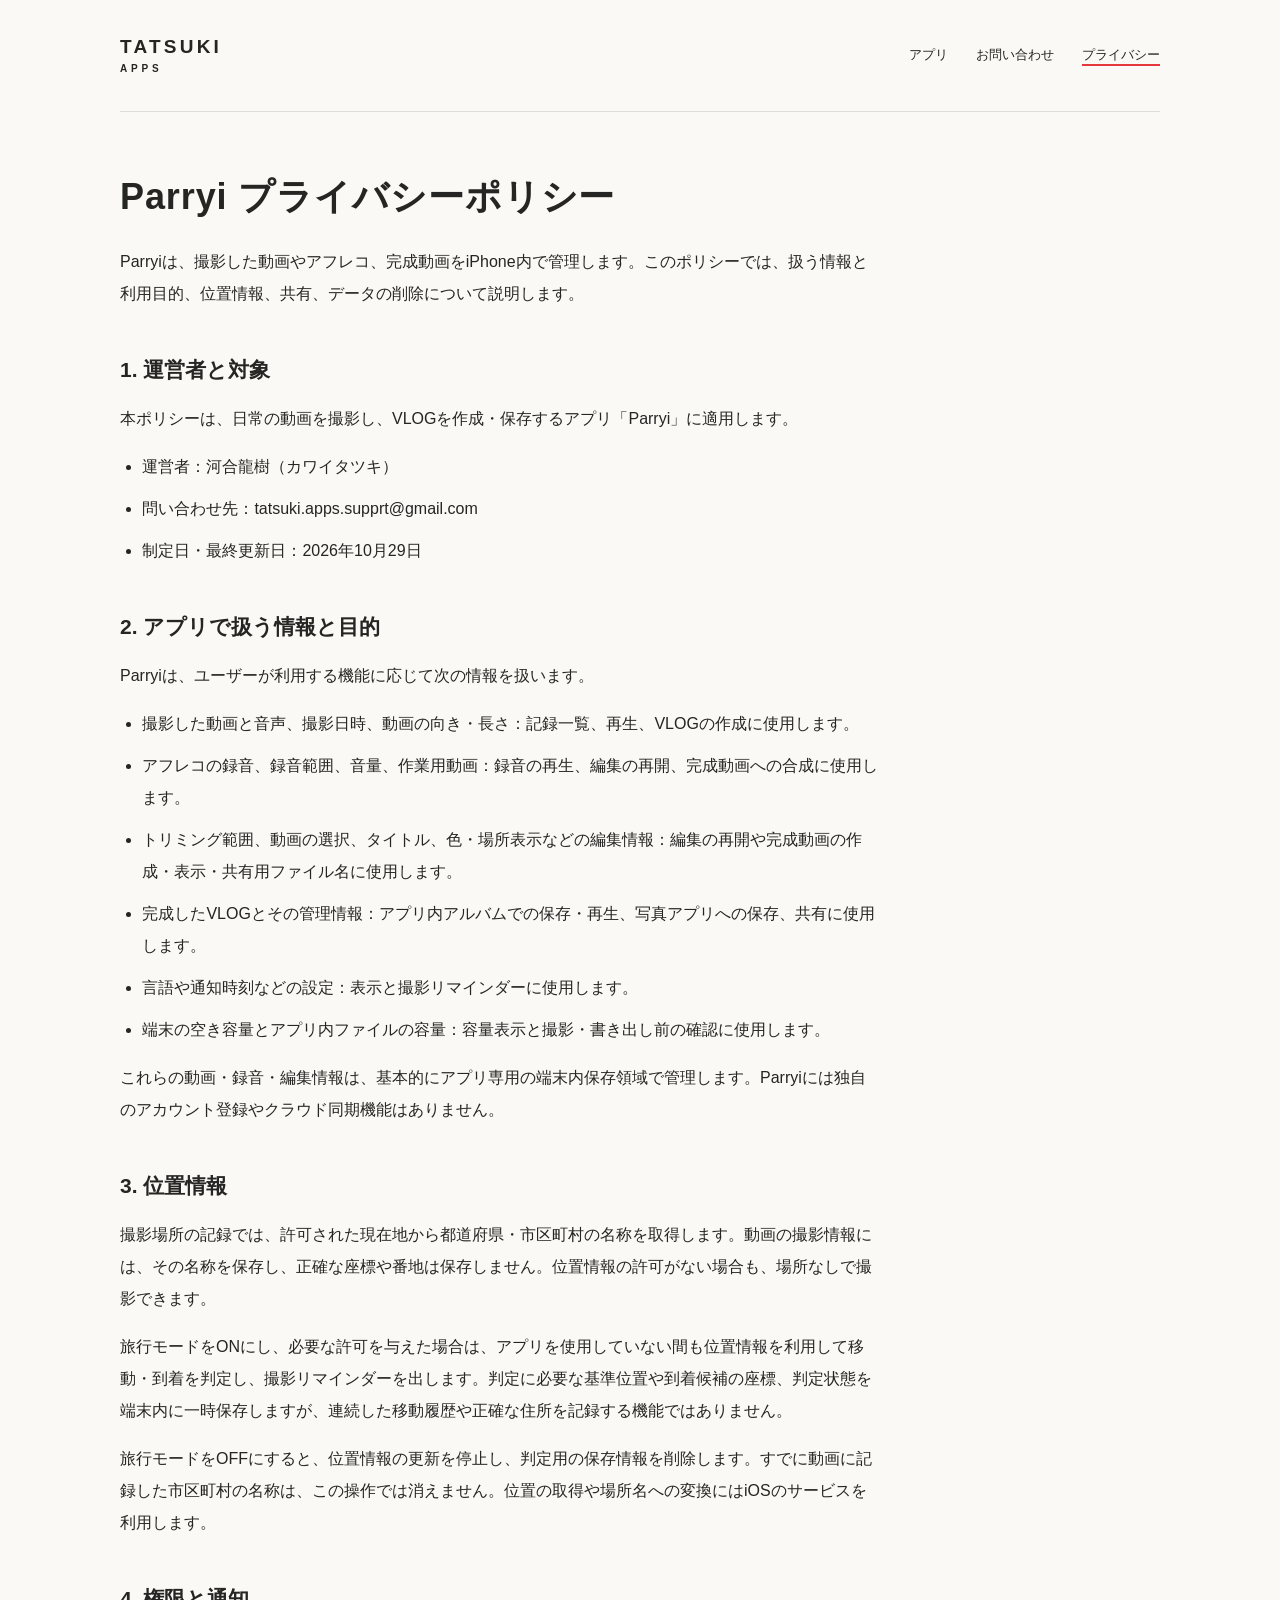
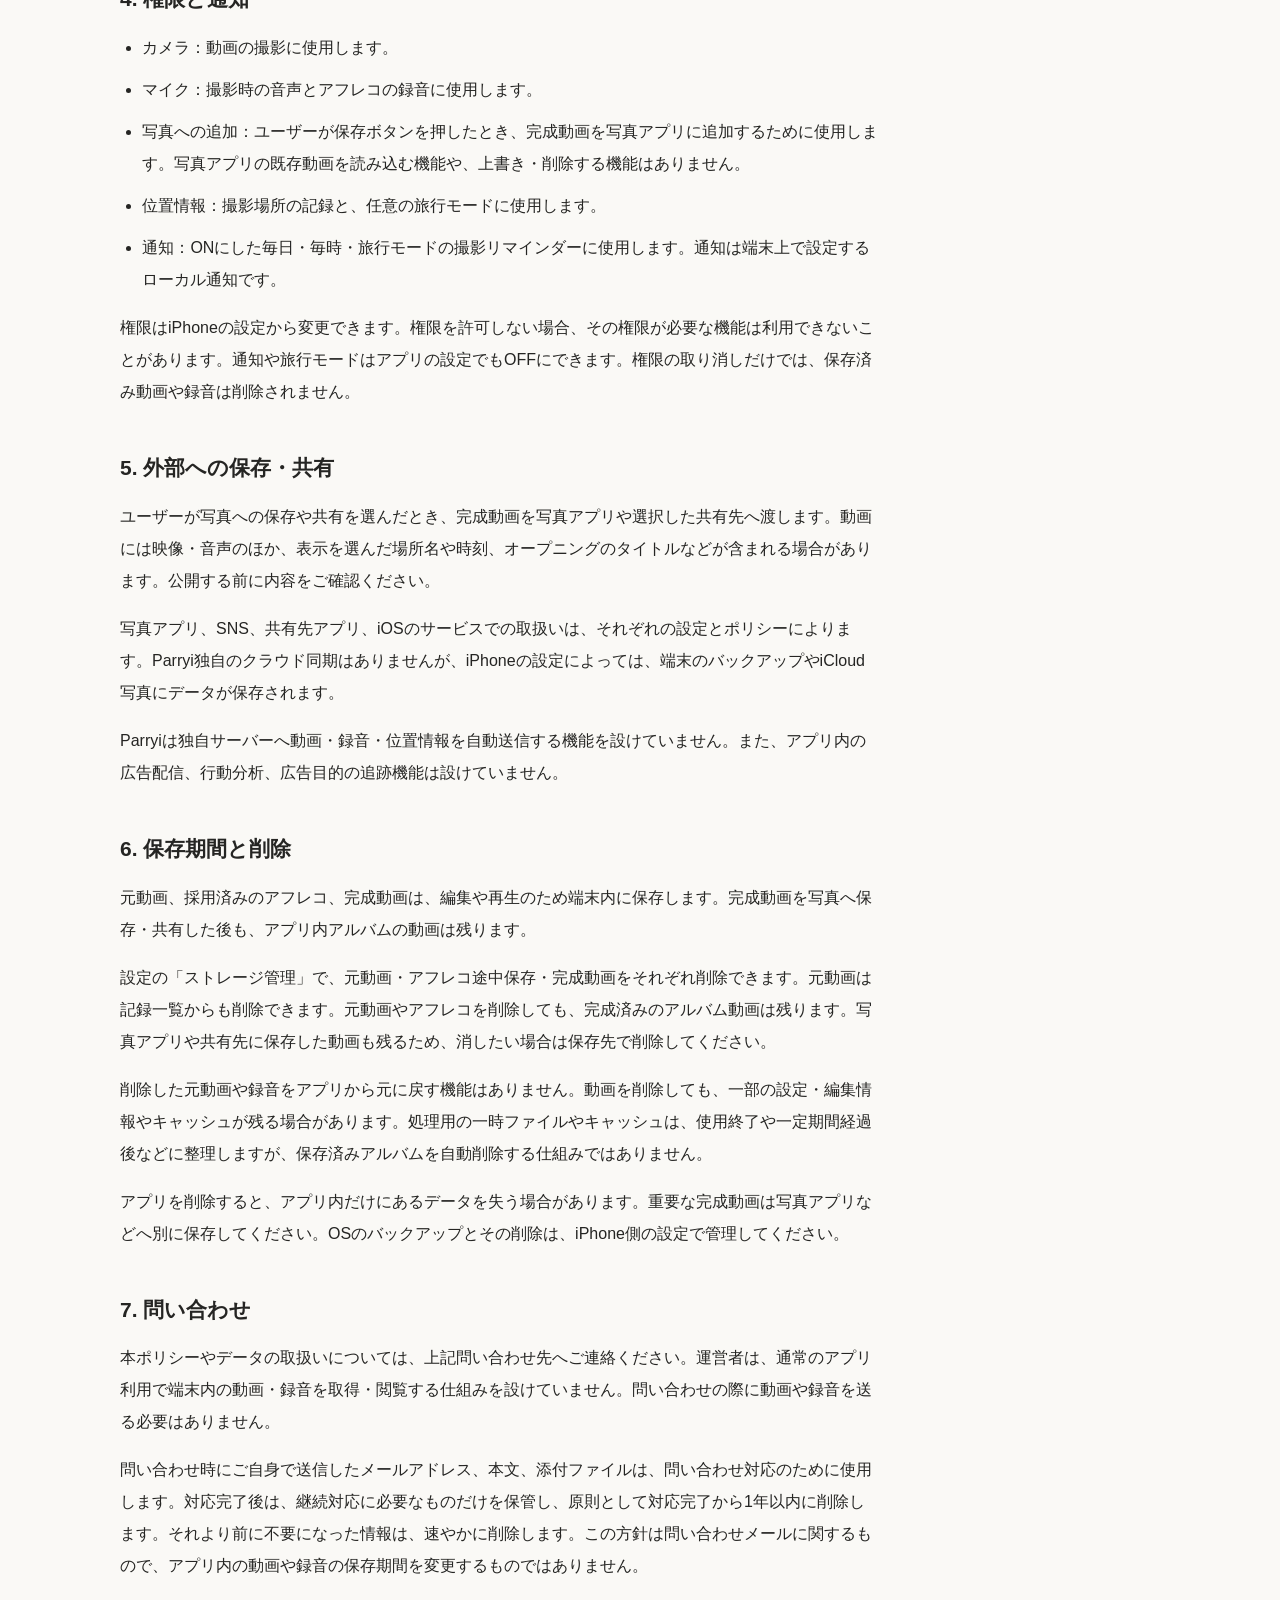
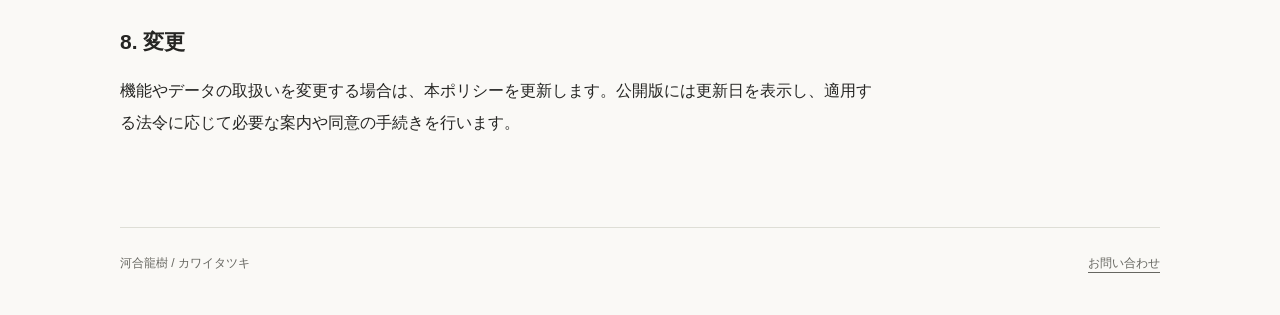
==== privacy.html @ 08423b34 "Publish approved app information, support and privacy pages" ====
<!doctype html>
<html lang="ja">
<head>
  <meta charset="utf-8">
  <meta name="viewport" content="width=device-width, initial-scale=1">
  <meta name="robots" content="noindex, nofollow">
  <meta name="description" content="河合龍樹が開発するアプリの案内・お問い合わせ・プライバシーポリシー。">
  <title>プライバシーポリシー | Tatsuki Apps</title>
  <link rel="stylesheet" href="./styles.css">
</head>
<body>
  <a class="skip" href="#main">本文へ移動</a>
  <header class="header">
    <a class="brand" href="./index.html">TATSUKI<span>APPS</span></a>
    <nav aria-label="メインメニュー"><a href="./index.html">アプリ</a><a href="./support.html">お問い合わせ</a><a href="./privacy.html" aria-current="page">プライバシー</a></nav>
  </header>
  <main id="main" tabindex="-1"><article class="policy"><h1>Parryi プライバシーポリシー</h1>
<p>Parryiは、撮影した動画やアフレコ、完成動画をiPhone内で管理します。このポリシーでは、扱う情報と利用目的、位置情報、共有、データの削除について説明します。</p>
<h2>1. 運営者と対象</h2>
<p>本ポリシーは、日常の動画を撮影し、VLOGを作成・保存するアプリ「Parryi」に適用します。</p>
<ul><li>運営者：河合龍樹（カワイタツキ）</li><li>問い合わせ先：tatsuki.apps.supprt@gmail.com</li><li>制定日・最終更新日：2026年10月29日</li></ul>
<h2>2. アプリで扱う情報と目的</h2>
<p>Parryiは、ユーザーが利用する機能に応じて次の情報を扱います。</p>
<ul><li>撮影した動画と音声、撮影日時、動画の向き・長さ：記録一覧、再生、VLOGの作成に使用します。</li><li>アフレコの録音、録音範囲、音量、作業用動画：録音の再生、編集の再開、完成動画への合成に使用します。</li><li>トリミング範囲、動画の選択、タイトル、色・場所表示などの編集情報：編集の再開や完成動画の作成・表示・共有用ファイル名に使用します。</li><li>完成したVLOGとその管理情報：アプリ内アルバムでの保存・再生、写真アプリへの保存、共有に使用します。</li><li>言語や通知時刻などの設定：表示と撮影リマインダーに使用します。</li><li>端末の空き容量とアプリ内ファイルの容量：容量表示と撮影・書き出し前の確認に使用します。</li></ul>
<p>これらの動画・録音・編集情報は、基本的にアプリ専用の端末内保存領域で管理します。Parryiには独自のアカウント登録やクラウド同期機能はありません。</p>
<h2>3. 位置情報</h2>
<p>撮影場所の記録では、許可された現在地から都道府県・市区町村の名称を取得します。動画の撮影情報には、その名称を保存し、正確な座標や番地は保存しません。位置情報の許可がない場合も、場所なしで撮影できます。</p>
<p>旅行モードをONにし、必要な許可を与えた場合は、アプリを使用していない間も位置情報を利用して移動・到着を判定し、撮影リマインダーを出します。判定に必要な基準位置や到着候補の座標、判定状態を端末内に一時保存しますが、連続した移動履歴や正確な住所を記録する機能ではありません。</p>
<p>旅行モードをOFFにすると、位置情報の更新を停止し、判定用の保存情報を削除します。すでに動画に記録した市区町村の名称は、この操作では消えません。位置の取得や場所名への変換にはiOSのサービスを利用します。</p>
<h2>4. 権限と通知</h2>
<ul><li>カメラ：動画の撮影に使用します。</li><li>マイク：撮影時の音声とアフレコの録音に使用します。</li><li>写真への追加：ユーザーが保存ボタンを押したとき、完成動画を写真アプリに追加するために使用します。写真アプリの既存動画を読み込む機能や、上書き・削除する機能はありません。</li><li>位置情報：撮影場所の記録と、任意の旅行モードに使用します。</li><li>通知：ONにした毎日・毎時・旅行モードの撮影リマインダーに使用します。通知は端末上で設定するローカル通知です。</li></ul>
<p>権限はiPhoneの設定から変更できます。権限を許可しない場合、その権限が必要な機能は利用できないことがあります。通知や旅行モードはアプリの設定でもOFFにできます。権限の取り消しだけでは、保存済み動画や録音は削除されません。</p>
<h2>5. 外部への保存・共有</h2>
<p>ユーザーが写真への保存や共有を選んだとき、完成動画を写真アプリや選択した共有先へ渡します。動画には映像・音声のほか、表示を選んだ場所名や時刻、オープニングのタイトルなどが含まれる場合があります。公開する前に内容をご確認ください。</p>
<p>写真アプリ、SNS、共有先アプリ、iOSのサービスでの取扱いは、それぞれの設定とポリシーによります。Parryi独自のクラウド同期はありませんが、iPhoneの設定によっては、端末のバックアップやiCloud写真にデータが保存されます。</p>
<p>Parryiは独自サーバーへ動画・録音・位置情報を自動送信する機能を設けていません。また、アプリ内の広告配信、行動分析、広告目的の追跡機能は設けていません。</p>
<h2>6. 保存期間と削除</h2>
<p>元動画、採用済みのアフレコ、完成動画は、編集や再生のため端末内に保存します。完成動画を写真へ保存・共有した後も、アプリ内アルバムの動画は残ります。</p>
<p>設定の「ストレージ管理」で、元動画・アフレコ途中保存・完成動画をそれぞれ削除できます。元動画は記録一覧からも削除できます。元動画やアフレコを削除しても、完成済みのアルバム動画は残ります。写真アプリや共有先に保存した動画も残るため、消したい場合は保存先で削除してください。</p>
<p>削除した元動画や録音をアプリから元に戻す機能はありません。動画を削除しても、一部の設定・編集情報やキャッシュが残る場合があります。処理用の一時ファイルやキャッシュは、使用終了や一定期間経過後などに整理しますが、保存済みアルバムを自動削除する仕組みではありません。</p>
<p>アプリを削除すると、アプリ内だけにあるデータを失う場合があります。重要な完成動画は写真アプリなどへ別に保存してください。OSのバックアップとその削除は、iPhone側の設定で管理してください。</p>
<h2>7. 問い合わせ</h2>
<p>本ポリシーやデータの取扱いについては、上記問い合わせ先へご連絡ください。運営者は、通常のアプリ利用で端末内の動画・録音を取得・閲覧する仕組みを設けていません。問い合わせの際に動画や録音を送る必要はありません。</p>
<p>問い合わせ時にご自身で送信したメールアドレス、本文、添付ファイルは、問い合わせ対応のために使用します。対応完了後は、継続対応に必要なものだけを保管し、原則として対応完了から1年以内に削除します。それより前に不要になった情報は、速やかに削除します。この方針は問い合わせメールに関するもので、アプリ内の動画や録音の保存期間を変更するものではありません。</p>
<h2>8. 変更</h2>
<p>機能やデータの取扱いを変更する場合は、本ポリシーを更新します。公開版には更新日を表示し、適用する法令に応じて必要な案内や同意の手続きを行います。</p></article></main>
  <footer><span>河合龍樹 / カワイタツキ</span><a href="./support.html">お問い合わせ</a></footer>
</body>
</html>
---- styles.css ----
:root { color-scheme: light; --ink:#252523; --muted:#666660; --paper:#faf9f6; --line:#deded6; --red:#e4383d; }
* { box-sizing:border-box; }
body { margin:0; background:var(--paper); color:var(--ink); font:16px/1.9 -apple-system,BlinkMacSystemFont,"Segoe UI","Noto Sans JP",sans-serif; -webkit-text-size-adjust:100%; }
a { color:inherit; text-underline-offset:5px; }
a:hover { text-decoration-thickness:2px; }
a:focus-visible { outline:3px solid #9b2529; outline-offset:5px; border-radius:2px; }
.skip { position:absolute; top:-100px; left:12px; padding:10px; background:white; z-index:3; }
.skip:focus { top:8px; }
.draft { padding:8px 20px; text-align:center; background:#eee8dd; font-size:12px; color:#5d5140; }
.header, main, footer { width:min(1040px, calc(100% - 80px)); margin-inline:auto; }
.header { min-height:112px; display:flex; align-items:center; justify-content:space-between; gap:24px; border-bottom:1px solid var(--line); }
.brand { display:flex; flex-direction:column; line-height:1.25; letter-spacing:.17em; font-size:19px; font-weight:750; text-decoration:none; }
.brand span { font-size:10px; letter-spacing:.38em; margin-top:4px; }
nav { display:flex; gap:28px; flex-wrap:wrap; }
nav a { font-size:13px; padding-block:10px; text-decoration:none; }
nav a[aria-current] { text-decoration:underline; text-decoration-color:var(--red); text-decoration-thickness:2px; }
.intro { padding:80px 0 64px; }
.eyebrow { font-size:11px; font-weight:650; letter-spacing:.16em; color:var(--muted); margin:0 0 20px; }
h1 { font-size:clamp(31px,5vw,52px); font-weight:650; line-height:1.5; letter-spacing:.025em; margin:0 0 22px; }
h2 { font-size:24px; line-height:1.5; font-weight:600; }
.lead { color:var(--muted); margin:0; }
.app { display:grid; grid-template-columns:200px 1fr; gap:48px; align-items:center; padding:40px 0 50px; border-block:1px solid var(--line); }
.app-mark { width:180px; height:180px; display:block; object-fit:contain; background:white; border:1px solid var(--line); border-radius:20px; }
.app h2 { font:500 40px/1.4 Futura,"Trebuchet MS",sans-serif; margin:0 0 18px; }
.status { display:inline-block; vertical-align:middle; font:12px/1.5 -apple-system,sans-serif; border:1px solid #ccc; border-radius:20px; padding:3px 10px; margin-left:12px; color:var(--muted); }
.muted { color:var(--muted); font-size:14px; }
.links { display:flex; flex-wrap:wrap; gap:14px 28px; font-size:14px; margin-top:24px; }
.links span { color:var(--red); }
.note { max-width:670px; margin:54px 0 72px; }
.note h2 { font-size:19px; }
.note p { color:var(--muted); }
.compact { padding-bottom:32px; }
.contact { max-width:720px; padding-bottom:60px; }
.contact h2 { font-size:19px; margin-top:32px; }
.email { font-size:clamp(18px,3vw,25px); overflow-wrap:anywhere; }
.policy { max-width:760px; padding:58px 0 72px; }
.policy h1 { font-size:clamp(26px,4vw,36px); }
.policy h2 { font-size:21px; margin-top:44px; }
.policy p, .policy li { line-height:2; overflow-wrap:anywhere; }
.policy ul { padding-left:1.4em; }
.policy li { margin:10px 0; }
footer { display:flex; justify-content:space-between; flex-wrap:wrap; gap:12px; border-top:1px solid var(--line); padding-block:24px 40px; font-size:12px; color:var(--muted); }
@media (max-width:600px) {
  .header, main, footer { width:calc(100% - 40px); }
  .header { align-items:flex-start; flex-direction:column; padding-block:22px; gap:14px; }
  nav { gap:20px; }
  .intro { padding:48px 0 36px; }
  .app { grid-template-columns:1fr; gap:28px; padding-top:32px; }
  .app-mark { width:114px; height:114px; border-radius:14px; }
  .app h2 { font-size:34px; }
  .policy { padding-top:36px; }
}
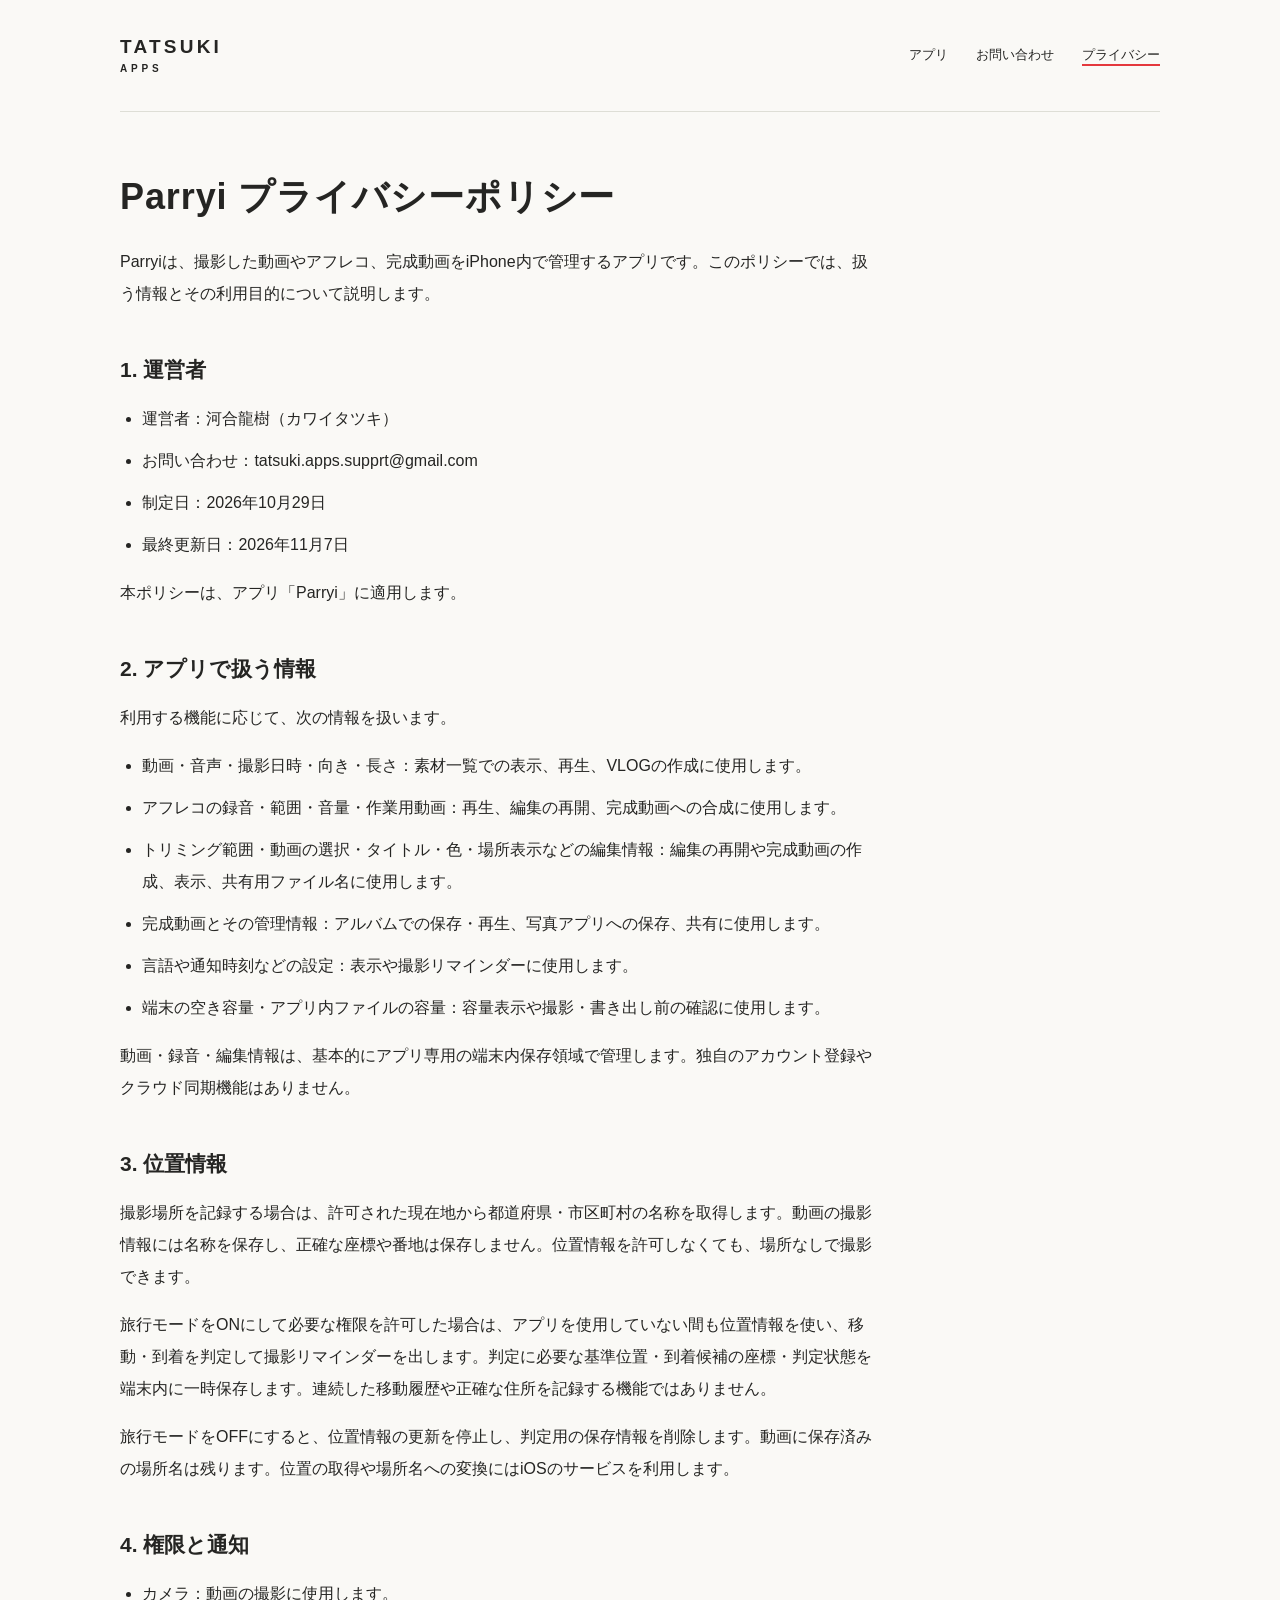
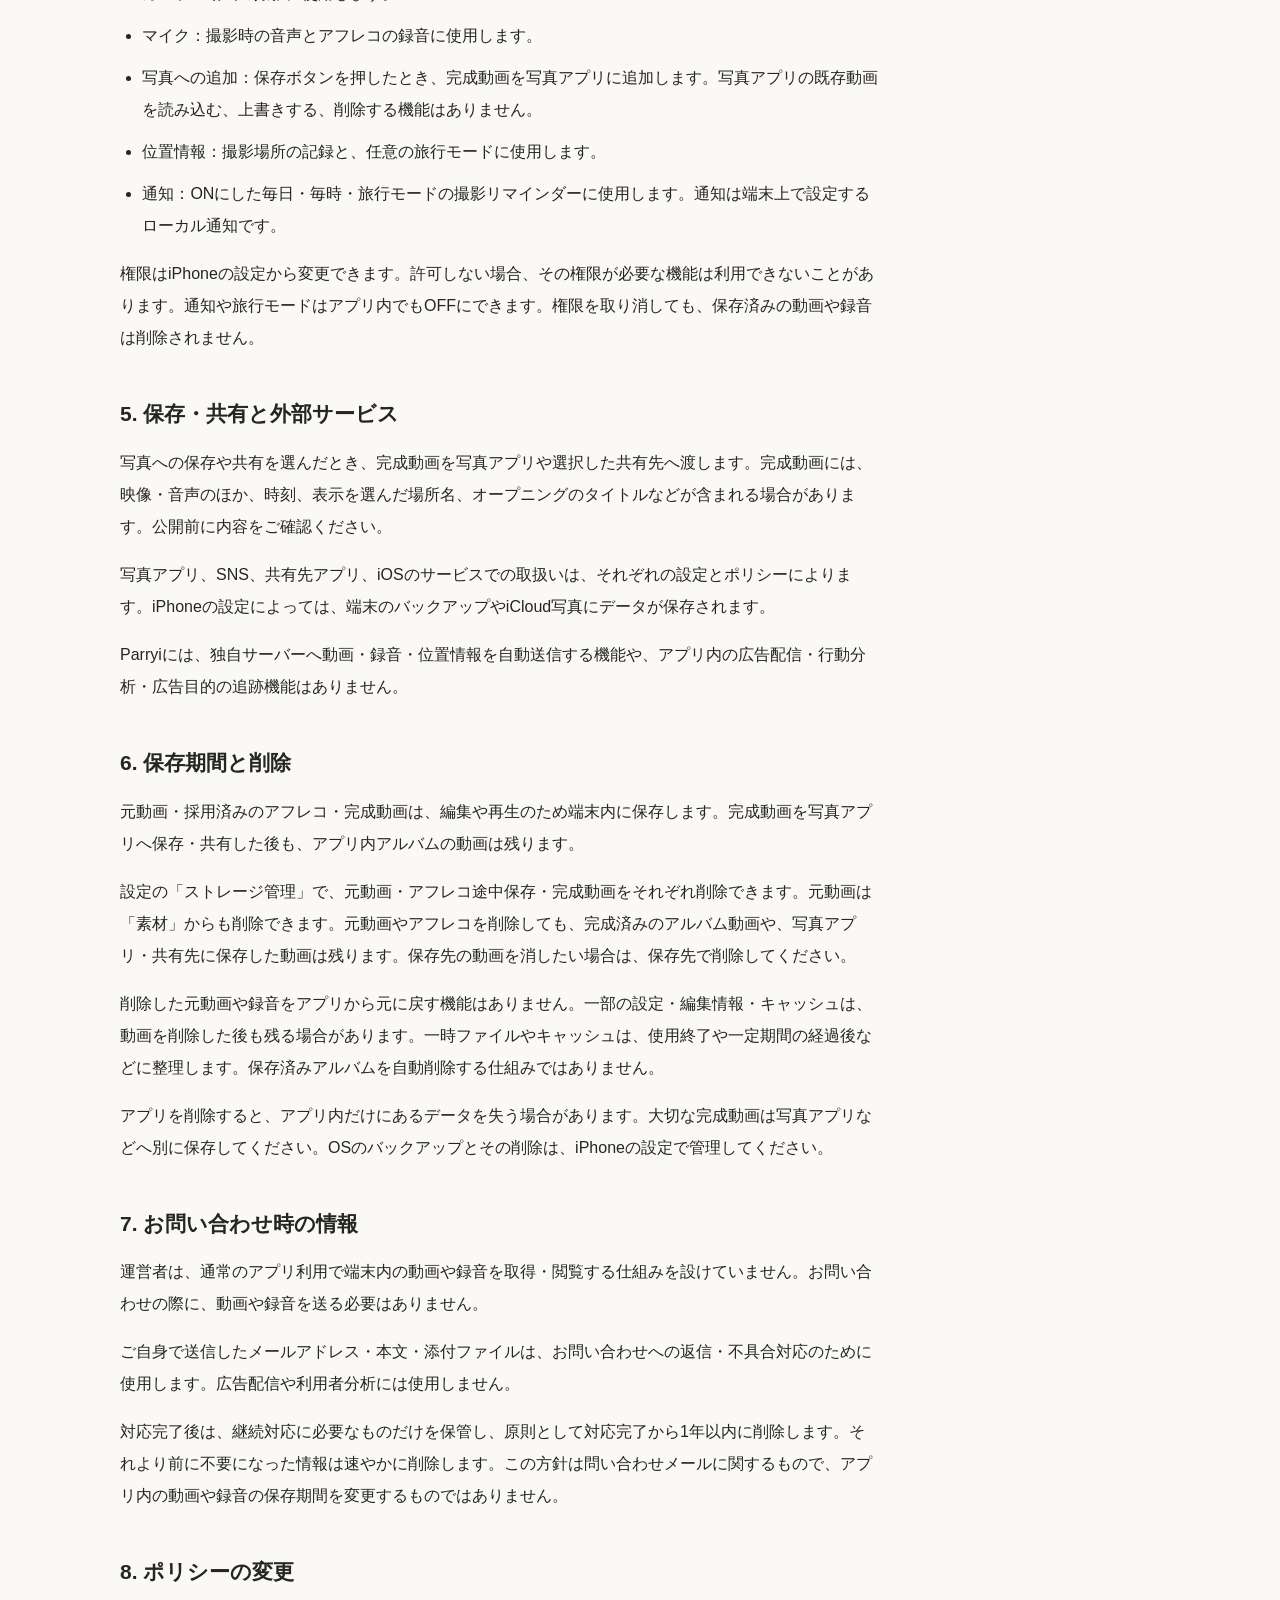
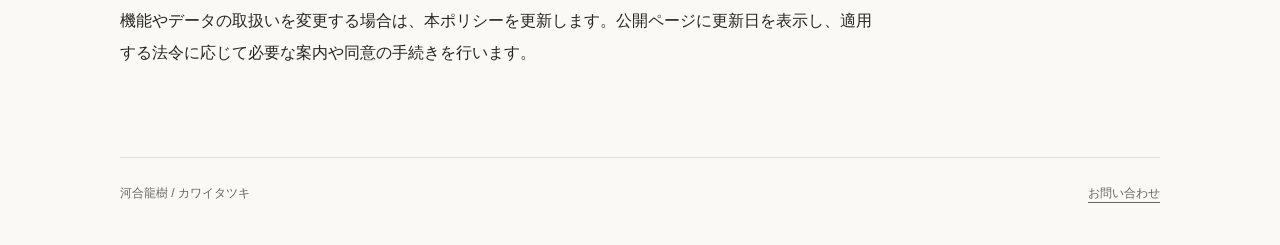
==== commit 93c8e276: "Update approved support and privacy wording" ====
--- a/privacy.html
+++ b/privacy.html
@@ -1,49 +1,50 @@
-<!doctype html>
-<html lang="ja">
-<head>
-  <meta charset="utf-8">
-  <meta name="viewport" content="width=device-width, initial-scale=1">
-  <meta name="robots" content="noindex, nofollow">
-  <meta name="description" content="河合龍樹が開発するアプリの案内・お問い合わせ・プライバシーポリシー。">
-  <title>プライバシーポリシー | Tatsuki Apps</title>
-  <link rel="stylesheet" href="./styles.css">
-</head>
-<body>
-  <a class="skip" href="#main">本文へ移動</a>
-  <header class="header">
-    <a class="brand" href="./index.html">TATSUKI<span>APPS</span></a>
-    <nav aria-label="メインメニュー"><a href="./index.html">アプリ</a><a href="./support.html">お問い合わせ</a><a href="./privacy.html" aria-current="page">プライバシー</a></nav>
-  </header>
-  <main id="main" tabindex="-1"><article class="policy"><h1>Parryi プライバシーポリシー</h1>
-<p>Parryiは、撮影した動画やアフレコ、完成動画をiPhone内で管理します。このポリシーでは、扱う情報と利用目的、位置情報、共有、データの削除について説明します。</p>
-<h2>1. 運営者と対象</h2>
-<p>本ポリシーは、日常の動画を撮影し、VLOGを作成・保存するアプリ「Parryi」に適用します。</p>
-<ul><li>運営者：河合龍樹（カワイタツキ）</li><li>問い合わせ先：tatsuki.apps.supprt@gmail.com</li><li>制定日・最終更新日：2026年10月29日</li></ul>
-<h2>2. アプリで扱う情報と目的</h2>
-<p>Parryiは、ユーザーが利用する機能に応じて次の情報を扱います。</p>
-<ul><li>撮影した動画と音声、撮影日時、動画の向き・長さ：記録一覧、再生、VLOGの作成に使用します。</li><li>アフレコの録音、録音範囲、音量、作業用動画：録音の再生、編集の再開、完成動画への合成に使用します。</li><li>トリミング範囲、動画の選択、タイトル、色・場所表示などの編集情報：編集の再開や完成動画の作成・表示・共有用ファイル名に使用します。</li><li>完成したVLOGとその管理情報：アプリ内アルバムでの保存・再生、写真アプリへの保存、共有に使用します。</li><li>言語や通知時刻などの設定：表示と撮影リマインダーに使用します。</li><li>端末の空き容量とアプリ内ファイルの容量：容量表示と撮影・書き出し前の確認に使用します。</li></ul>
-<p>これらの動画・録音・編集情報は、基本的にアプリ専用の端末内保存領域で管理します。Parryiには独自のアカウント登録やクラウド同期機能はありません。</p>
-<h2>3. 位置情報</h2>
-<p>撮影場所の記録では、許可された現在地から都道府県・市区町村の名称を取得します。動画の撮影情報には、その名称を保存し、正確な座標や番地は保存しません。位置情報の許可がない場合も、場所なしで撮影できます。</p>
-<p>旅行モードをONにし、必要な許可を与えた場合は、アプリを使用していない間も位置情報を利用して移動・到着を判定し、撮影リマインダーを出します。判定に必要な基準位置や到着候補の座標、判定状態を端末内に一時保存しますが、連続した移動履歴や正確な住所を記録する機能ではありません。</p>
-<p>旅行モードをOFFにすると、位置情報の更新を停止し、判定用の保存情報を削除します。すでに動画に記録した市区町村の名称は、この操作では消えません。位置の取得や場所名への変換にはiOSのサービスを利用します。</p>
-<h2>4. 権限と通知</h2>
-<ul><li>カメラ：動画の撮影に使用します。</li><li>マイク：撮影時の音声とアフレコの録音に使用します。</li><li>写真への追加：ユーザーが保存ボタンを押したとき、完成動画を写真アプリに追加するために使用します。写真アプリの既存動画を読み込む機能や、上書き・削除する機能はありません。</li><li>位置情報：撮影場所の記録と、任意の旅行モードに使用します。</li><li>通知：ONにした毎日・毎時・旅行モードの撮影リマインダーに使用します。通知は端末上で設定するローカル通知です。</li></ul>
-<p>権限はiPhoneの設定から変更できます。権限を許可しない場合、その権限が必要な機能は利用できないことがあります。通知や旅行モードはアプリの設定でもOFFにできます。権限の取り消しだけでは、保存済み動画や録音は削除されません。</p>
-<h2>5. 外部への保存・共有</h2>
-<p>ユーザーが写真への保存や共有を選んだとき、完成動画を写真アプリや選択した共有先へ渡します。動画には映像・音声のほか、表示を選んだ場所名や時刻、オープニングのタイトルなどが含まれる場合があります。公開する前に内容をご確認ください。</p>
-<p>写真アプリ、SNS、共有先アプリ、iOSのサービスでの取扱いは、それぞれの設定とポリシーによります。Parryi独自のクラウド同期はありませんが、iPhoneの設定によっては、端末のバックアップやiCloud写真にデータが保存されます。</p>
-<p>Parryiは独自サーバーへ動画・録音・位置情報を自動送信する機能を設けていません。また、アプリ内の広告配信、行動分析、広告目的の追跡機能は設けていません。</p>
-<h2>6. 保存期間と削除</h2>
-<p>元動画、採用済みのアフレコ、完成動画は、編集や再生のため端末内に保存します。完成動画を写真へ保存・共有した後も、アプリ内アルバムの動画は残ります。</p>
-<p>設定の「ストレージ管理」で、元動画・アフレコ途中保存・完成動画をそれぞれ削除できます。元動画は記録一覧からも削除できます。元動画やアフレコを削除しても、完成済みのアルバム動画は残ります。写真アプリや共有先に保存した動画も残るため、消したい場合は保存先で削除してください。</p>
-<p>削除した元動画や録音をアプリから元に戻す機能はありません。動画を削除しても、一部の設定・編集情報やキャッシュが残る場合があります。処理用の一時ファイルやキャッシュは、使用終了や一定期間経過後などに整理しますが、保存済みアルバムを自動削除する仕組みではありません。</p>
-<p>アプリを削除すると、アプリ内だけにあるデータを失う場合があります。重要な完成動画は写真アプリなどへ別に保存してください。OSのバックアップとその削除は、iPhone側の設定で管理してください。</p>
-<h2>7. 問い合わせ</h2>
-<p>本ポリシーやデータの取扱いについては、上記問い合わせ先へご連絡ください。運営者は、通常のアプリ利用で端末内の動画・録音を取得・閲覧する仕組みを設けていません。問い合わせの際に動画や録音を送る必要はありません。</p>
-<p>問い合わせ時にご自身で送信したメールアドレス、本文、添付ファイルは、問い合わせ対応のために使用します。対応完了後は、継続対応に必要なものだけを保管し、原則として対応完了から1年以内に削除します。それより前に不要になった情報は、速やかに削除します。この方針は問い合わせメールに関するもので、アプリ内の動画や録音の保存期間を変更するものではありません。</p>
-<h2>8. 変更</h2>
-<p>機能やデータの取扱いを変更する場合は、本ポリシーを更新します。公開版には更新日を表示し、適用する法令に応じて必要な案内や同意の手続きを行います。</p></article></main>
-  <footer><span>河合龍樹 / カワイタツキ</span><a href="./support.html">お問い合わせ</a></footer>
-</body>
-</html>
+<!doctype html>
+<html lang="ja">
+<head>
+  <meta charset="utf-8">
+  <meta name="viewport" content="width=device-width, initial-scale=1">
+  <meta name="robots" content="noindex, nofollow">
+  <meta name="description" content="河合龍樹が開発するアプリの案内・お問い合わせ・プライバシーポリシー。">
+  <title>プライバシーポリシー | Tatsuki Apps</title>
+  <link rel="stylesheet" href="./styles.css">
+</head>
+<body>
+  <a class="skip" href="#main">本文へ移動</a>
+  <header class="header">
+    <a class="brand" href="./index.html">TATSUKI<span>APPS</span></a>
+    <nav aria-label="メインメニュー"><a href="./index.html">アプリ</a><a href="./support.html">お問い合わせ</a><a href="./privacy.html" aria-current="page">プライバシー</a></nav>
+  </header>
+  <main id="main" tabindex="-1"><article class="policy"><h1>Parryi プライバシーポリシー</h1>
+<p>Parryiは、撮影した動画やアフレコ、完成動画をiPhone内で管理するアプリです。このポリシーでは、扱う情報とその利用目的について説明します。</p>
+<h2>1. 運営者</h2>
+<ul><li>運営者：河合龍樹（カワイタツキ）</li><li>お問い合わせ：tatsuki.apps.supprt@gmail.com</li><li>制定日：2026年10月29日</li><li>最終更新日：2026年11月7日</li></ul>
+<p>本ポリシーは、アプリ「Parryi」に適用します。</p>
+<h2>2. アプリで扱う情報</h2>
+<p>利用する機能に応じて、次の情報を扱います。</p>
+<ul><li>動画・音声・撮影日時・向き・長さ：素材一覧での表示、再生、VLOGの作成に使用します。</li><li>アフレコの録音・範囲・音量・作業用動画：再生、編集の再開、完成動画への合成に使用します。</li><li>トリミング範囲・動画の選択・タイトル・色・場所表示などの編集情報：編集の再開や完成動画の作成、表示、共有用ファイル名に使用します。</li><li>完成動画とその管理情報：アルバムでの保存・再生、写真アプリへの保存、共有に使用します。</li><li>言語や通知時刻などの設定：表示や撮影リマインダーに使用します。</li><li>端末の空き容量・アプリ内ファイルの容量：容量表示や撮影・書き出し前の確認に使用します。</li></ul>
+<p>動画・録音・編集情報は、基本的にアプリ専用の端末内保存領域で管理します。独自のアカウント登録やクラウド同期機能はありません。</p>
+<h2>3. 位置情報</h2>
+<p>撮影場所を記録する場合は、許可された現在地から都道府県・市区町村の名称を取得します。動画の撮影情報には名称を保存し、正確な座標や番地は保存しません。位置情報を許可しなくても、場所なしで撮影できます。</p>
+<p>旅行モードをONにして必要な権限を許可した場合は、アプリを使用していない間も位置情報を使い、移動・到着を判定して撮影リマインダーを出します。判定に必要な基準位置・到着候補の座標・判定状態を端末内に一時保存します。連続した移動履歴や正確な住所を記録する機能ではありません。</p>
+<p>旅行モードをOFFにすると、位置情報の更新を停止し、判定用の保存情報を削除します。動画に保存済みの場所名は残ります。位置の取得や場所名への変換にはiOSのサービスを利用します。</p>
+<h2>4. 権限と通知</h2>
+<ul><li>カメラ：動画の撮影に使用します。</li><li>マイク：撮影時の音声とアフレコの録音に使用します。</li><li>写真への追加：保存ボタンを押したとき、完成動画を写真アプリに追加します。写真アプリの既存動画を読み込む、上書きする、削除する機能はありません。</li><li>位置情報：撮影場所の記録と、任意の旅行モードに使用します。</li><li>通知：ONにした毎日・毎時・旅行モードの撮影リマインダーに使用します。通知は端末上で設定するローカル通知です。</li></ul>
+<p>権限はiPhoneの設定から変更できます。許可しない場合、その権限が必要な機能は利用できないことがあります。通知や旅行モードはアプリ内でもOFFにできます。権限を取り消しても、保存済みの動画や録音は削除されません。</p>
+<h2>5. 保存・共有と外部サービス</h2>
+<p>写真への保存や共有を選んだとき、完成動画を写真アプリや選択した共有先へ渡します。完成動画には、映像・音声のほか、時刻、表示を選んだ場所名、オープニングのタイトルなどが含まれる場合があります。公開前に内容をご確認ください。</p>
+<p>写真アプリ、SNS、共有先アプリ、iOSのサービスでの取扱いは、それぞれの設定とポリシーによります。iPhoneの設定によっては、端末のバックアップやiCloud写真にデータが保存されます。</p>
+<p>Parryiには、独自サーバーへ動画・録音・位置情報を自動送信する機能や、アプリ内の広告配信・行動分析・広告目的の追跡機能はありません。</p>
+<h2>6. 保存期間と削除</h2>
+<p>元動画・採用済みのアフレコ・完成動画は、編集や再生のため端末内に保存します。完成動画を写真アプリへ保存・共有した後も、アプリ内アルバムの動画は残ります。</p>
+<p>設定の「ストレージ管理」で、元動画・アフレコ途中保存・完成動画をそれぞれ削除できます。元動画は「素材」からも削除できます。元動画やアフレコを削除しても、完成済みのアルバム動画や、写真アプリ・共有先に保存した動画は残ります。保存先の動画を消したい場合は、保存先で削除してください。</p>
+<p>削除した元動画や録音をアプリから元に戻す機能はありません。一部の設定・編集情報・キャッシュは、動画を削除した後も残る場合があります。一時ファイルやキャッシュは、使用終了や一定期間の経過後などに整理します。保存済みアルバムを自動削除する仕組みではありません。</p>
+<p>アプリを削除すると、アプリ内だけにあるデータを失う場合があります。大切な完成動画は写真アプリなどへ別に保存してください。OSのバックアップとその削除は、iPhoneの設定で管理してください。</p>
+<h2>7. お問い合わせ時の情報</h2>
+<p>運営者は、通常のアプリ利用で端末内の動画や録音を取得・閲覧する仕組みを設けていません。お問い合わせの際に、動画や録音を送る必要はありません。</p>
+<p>ご自身で送信したメールアドレス・本文・添付ファイルは、お問い合わせへの返信・不具合対応のために使用します。広告配信や利用者分析には使用しません。</p>
+<p>対応完了後は、継続対応に必要なものだけを保管し、原則として対応完了から1年以内に削除します。それより前に不要になった情報は速やかに削除します。この方針は問い合わせメールに関するもので、アプリ内の動画や録音の保存期間を変更するものではありません。</p>
+<h2>8. ポリシーの変更</h2>
+<p>機能やデータの取扱いを変更する場合は、本ポリシーを更新します。公開ページに更新日を表示し、適用する法令に応じて必要な案内や同意の手続きを行います。</p></article></main>
+  <footer><span>河合龍樹 / カワイタツキ</span><a href="./support.html">お問い合わせ</a></footer>
+</body>
+</html>
